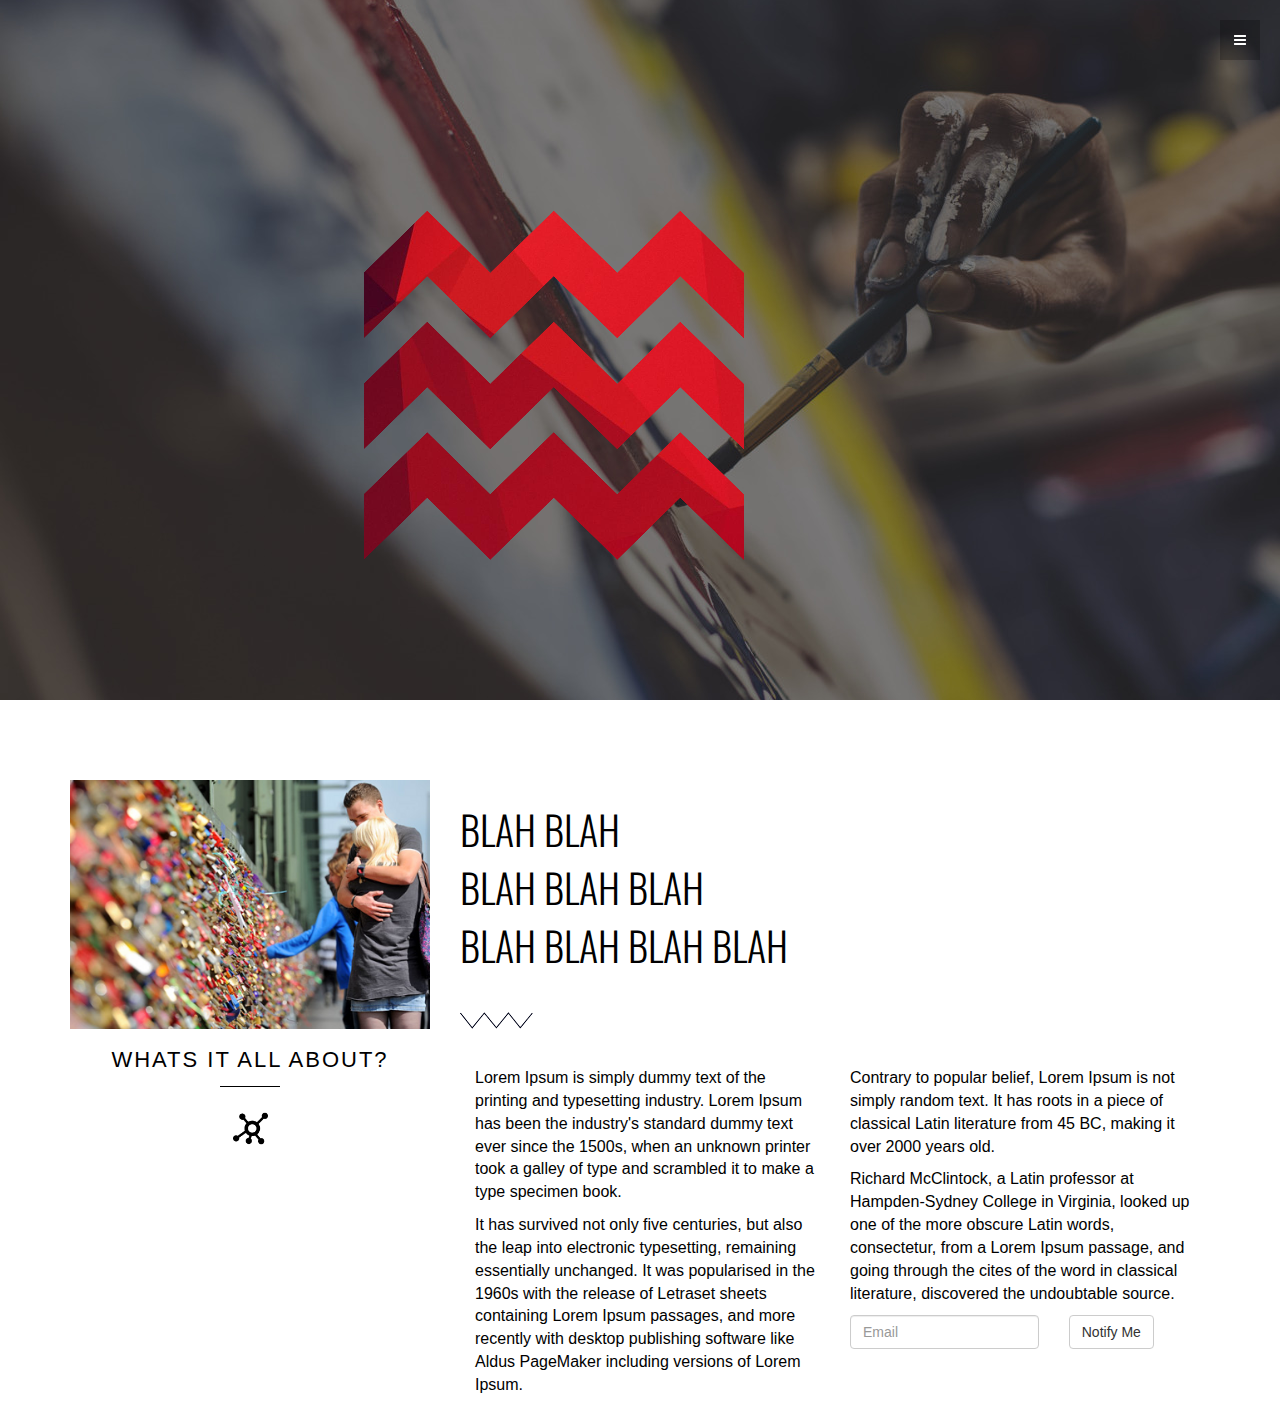
==== index.html @ 0532b03a "Upload" ====
<!DOCTYPE html>
<html lang="en">
  <head>
    <meta charset="utf-8">
    <meta http-equiv="X-UA-Compatible" content="IE=edge">
    <meta name="viewport" content="width=device-width, initial-scale=1">
    <meta name="description" content="">
    <meta name="author" content="">
    <link rel="shortcut icon" href="assets/ico/favicon.ico">

    <title>weave.</title>

    <!-- Bootstrap core CSS -->
    <link href="assets/css/bootstrap.css" rel="stylesheet">

    <!-- Custom styles for this template -->
    <link href="assets/css/style.css" rel="stylesheet">
    <link href="assets/css/font-awesome.min.css" rel="stylesheet">
    <link href="assets/js/fancybox/jquery.fancybox.css" rel="stylesheet" />

    <!-- Just for debugging purposes. Don't actually copy this line! -->
    <!--[if lt IE 9]><script src="../../assets/js/ie8-responsive-file-warning.js"></script><![endif]-->

    <!-- HTML5 shim and Respond.js IE8 support of HTML5 elements and media queries -->
    <!--[if lt IE 9]>
      <script src="https://oss.maxcdn.com/libs/html5shiv/3.7.0/html5shiv.js"></script>
      <script src="https://oss.maxcdn.com/libs/respond.js/1.4.2/respond.min.js"></script>
    <![endif]-->
  </head>

  <body data-spy="scroll" data-offset="0" data-target="#theMenu">
		
	<!-- Menu -->
	<nav class="menu" id="theMenu">
		<div class="menu-wrap">
			<h1 class="logo"><a href="assets/img/logo-text-landing.png"><img class="img-responsive" src="assets/img/logo-text-landing.png" alt=""></a></h1>
			<i class="fa fa-times menu-close"></i>			
			<a href="#about" class="smoothScroll">Why?</a>

			<a href="#"><i class="fa fa-facebook"></i></a>
			<a href="#"><i class="fa fa-twitter"></i></a>
			<a href="#"><i class="fa fa-envelope"></i></a>
		</div>
		
		<!-- Menu button -->
		<div id="menuToggle"><i class="fa fa-bars"></i></div>
	</nav>

	<section id="home" name="home"></section>
	<div id="headerwrap">
		<div class="container">
			<div class="row">
				<div class="col-md-6 col-md-offset-3">
					<h1><img class="img-responsive" src="assets/img/logo-landing.png"></h1>
				</div>
			</div><! --/row -->
		</div><! --/container -->
	</div><! --/headerwrap -->
	
	<section id="about" name="about"></section>
	<div id="aboutwrap">
		<div class="container">
			<div class="row">
				<div class="col-lg-4 name">
					<img class="img-responsive" src="assets/img/pic.png">
					<p>WHATS IT ALL ABOUT?</p>
					<div class="name-label"></div>
				</div><! --/col-lg-4-->
				<div class="col-lg-8 name-desc">
					<h2>BLAH BLAH<br/>BLAH BLAH BLAH<br/>BLAH BLAH BLAH BLAH</h2>
					<div class="name-zig"></div>
					
					<div class="col-md-6">
						<p>Lorem Ipsum is simply dummy text of the printing and typesetting industry. Lorem Ipsum has been the industry's standard dummy text ever since the 1500s, when an unknown printer took a galley of type and scrambled it to make a type specimen book.</p>
						<p>It has survived not only five centuries, but also the leap into electronic typesetting, remaining essentially unchanged. It was popularised in the 1960s with the release of Letraset sheets containing Lorem Ipsum passages, and more recently with desktop publishing software like Aldus PageMaker including versions of Lorem Ipsum.</p>
					</div>
					<div class="col-md-6">
						<p>Contrary to popular belief, Lorem Ipsum is not simply random text. It has roots in a piece of classical Latin literature from 45 BC, making it over 2000 years old.</p>
						<p> Richard McClintock, a Latin professor at Hampden-Sydney College in Virginia, looked up one of the more obscure Latin words, consectetur, from a Lorem Ipsum passage, and going through the cites of the word in classical literature, discovered the undoubtable source. </p>
					</div>
					
					<div class="col-md-6">
					<form class="form-horizontal" role="form" action="http://weave.us11.list-manage.com/subscribe/post?u=a728b31e70e478151dac586df&amp;id=adea7a56c1" id="mc-embedded-subscribe-form" method="post" name="mc-embedded-subscribe-form" class="validate" target="_blank">
						<div class="form-group">
							<div class="col-md-7 col-sm-6 col-sm-offset-1 col-md-offset-0">
								<input class="form-control input-md" name="EMAIL" type="email" id="mce-EMAIL" placeholder="Email" data-validate="validate(required, email)" required="required">
							</div>
							<div class="col-md-5 col-sm-4">
								<button type="submit" class="btn btn-default btn-md">Notify Me</button>
							</div>
						</div>
					</form>
					<span id="result" class="alertMsg"></span> </div>
				</div>
					</div>
					
				</div><! --/col-lg-8-->
		
			</div><!-- /row -->
		</div><!-- /container -->

	</div>
	
    <!-- Bootstrap core JavaScript
    ================================================== -->
    <!-- Placed at the end of the document so the pages load faster -->
    <script src="https://ajax.googleapis.com/ajax/libs/jquery/1.11.0/jquery.min.js"></script>
	<script src="assets/js/classie.js"></script>
    <script src="assets/js/bootstrap.min.js"></script>
    <script src="assets/js/smoothscroll.js"></script>
	<script src="assets/js/jquery.stellar.min.js"></script>
	<script src="assets/js/fancybox/jquery.fancybox.js"></script>    
	<script src="assets/js/main.js"></script>
		<script>
		$(function(){
			$.stellar({
				horizontalScrolling: false,
				verticalOffset: 40
			});
		});
		</script>
		
		<script type="text/javascript">
      $(function() {
        //    fancybox
          jQuery(".fancybox").fancybox();
      });
	   </script>
  <script>
  (function(i,s,o,g,r,a,m){i['GoogleAnalyticsObject']=r;i[r]=i[r]||function(){
  (i[r].q=i[r].q||[]).push(arguments)},i[r].l=1*new Date();a=s.createElement(o),
  m=s.getElementsByTagName(o)[0];a.async=1;a.src=g;m.parentNode.insertBefore(a,m)
  })(window,document,'script','//www.google-analytics.com/analytics.js','ga');

  ga('create', 'UA-65614881-1', 'auto');
  ga('send', 'pageview');

</script>
  </body>
</html>
---- assets/css/style.css ----
/*
 * Author: Carlos Alvarez
 * URL: http://Alvarez.is
 *
 * Project Name: NYC Design
 * Version: 1.0
 * Date: 04-20-2014
 * URL: 
 */


/* ==========================================================================
   Base Styles, Bootstrap Modifications & Fonts Import
   ========================================================================== */

@import url(http://fonts.googleapis.com/css?family=Oswald:400,300,700);
@import url(http://fonts.googleapis.com/css?family=Lato:400,700);

html,
button,
input,
select,
textarea {
    color: #222;
}

/*
 * Remove text-shadow in selection highlight: h5bp.com/i
 * These selection rule sets have to be separate.
 * Customize the background color to match your design.
 */

::-moz-selection {
    background: #d4d4d4;
    color: #5e5e5e;
    text-shadow: none;
}

::selection {
    background: #ffffff;
    color: #5e5e5e;
    text-shadow: none;
}

/*
 * A better looking default horizontal rule
 */

 hr {
    display: block;
    height: 1px;
    border: 0;
    border-top: 1px solid #ccc;
    margin: 1em 0;
    padding: 0;
}

.centered {
	text-align: center
}


/* ==========================================================================
   General styles
   ========================================================================== */

html,
body {
    height: 100%;
}

body {
    font-family: "Lato" sans-serif;
    font-weight: 400;
    font-size: 16px;
    color: #000;

    -webkit-font-smoothing: antialiased;
    -webkit-overflow-scrolling: touch;
}

h1, h2, h3, h4, h5, h6, h7 {
	font-family: "Oswald", sans-serif;
	font-weight: 300;
}

/* ==========================================================================
   MENU CONFIGURATION
   ========================================================================== */

.menu {
	position: fixed;
	right: -200px;
	width: 260px;
	height: 100%;
	top: 0;
	z-index: 10;
	text-align: left;
}

.menu.menu-open {
	right: 0px;
}

.menu-wrap {
	position: absolute;
	top: 0;
	left: 60px;
	background: #1a1a1a;
	width: 200px;
	height: 100%;
}

.menu h1.logo a {
	font-family: "Oswald", sans-serif;
	font-size: 16px;
	font-weight: 700;
	letter-spacing: 0.15em;
	line-height: 40px;
	text-transform: uppercase;
	color: #ffffff;
	margin-top: 20px;
}

.menu h1.logo a:hover {
	color: #f85c37;
}

.menu img.logo {
	margin: 20px 0;
	max-width: 160px;
}

.menu a {
	margin-left: 20px;
	color: #808080;
	display: block;
	font-size: 12px;
	font-weight: 700;
	line-height: 40px;
	letter-spacing: 0.1em;
	text-transform: uppercase;
}

.menu a:hover {
	color: #ffffff;
}

.menu a:active {
	color: #ffffff;
}

.menu a > i {
	float: left;
	display: inline-block;
	vertical-align: middle; 
	text-align: left;
	width: 25px;
	font-size: 14px;
	line-height: 40px;
	margin: 25px 2px;
}

.menu-close {
	cursor: pointer;
	display: block;
	position: absolute;
	font-size: 14px;
	color: #808080;
	width: 40px;
	height: 40px;
	line-height: 40px;
	top: 20px;
	right: 5px;
	-webkit-transition: all .1s ease-in-out;
	   -moz-transition: all .1s ease-in-out;
		-ms-transition: all .1s ease-in-out;
		 -o-transition: all .1s ease-in-out;
			transition: all .1s ease-in-out;
}

.menu-close:hover {
	color: #ffffff;
	-webkit-transition: all .1s ease-in-out;
	   -moz-transition: all .1s ease-in-out;
		-ms-transition: all .1s ease-in-out;
		 -o-transition: all .1s ease-in-out;
			transition: all .1s ease-in-out;
}

/* Push the body after clicking the menu button */
.body-push {
	overflow-x: hidden;
	position: relative;
	left: 0;
}

.body-push-toright {
	left: 200px;
}

.body-push-toleft {
	left: -200px;
}

.menu,
.body-push {
	-webkit-transition: all .3s ease;
	   -moz-transition: all .3s ease;
		-ms-transition: all .3s ease;
		 -o-transition: all .3s ease;
			transition: all .3s ease;
}

#menuToggle {
	position: absolute;
	top: 20px;
	left: 0;
	z-index: 11;
	display: block;
	text-align: center;
	font-size: 14px;
	color: #ffffff;
	width: 40px;
	height: 40px;
	line-height: 40px;
	cursor: pointer;
	background: rgba(0,0,0,0.25);
	-webkit-transition: all .1s ease-in-out;
	   -moz-transition: all .1s ease-in-out;
		-ms-transition: all .1s ease-in-out;
		 -o-transition: all .1s ease-in-out;
			transition: all .1s ease-in-out;
}

#menuToggle:hover {
	color: #ffffff;
	background: rgba(0,0,0,0.2);
	-webkit-transition: all .1s ease-in-out;
	   -moz-transition: all .1s ease-in-out;
		-ms-transition: all .1s ease-in-out;
		 -o-transition: all .1s ease-in-out;
			transition: all .1s ease-in-out;
}


/* ==========================================================================
   Wrap Sections
   ========================================================================== */

#headerwrap {
	background: url(../img/back.jpg) no-repeat center top;
	margin-top: 0px;
	padding-top:120px;
	text-align:center;
	background-attachment: relative;
	background-position: center center;
	min-height: 700px;
	width: 100%;
	
    -webkit-background-size: 100%;
    -moz-background-size: 100%;
    -o-background-size: 100%;
    background-size: 100%;

    -webkit-background-size: cover;
    -moz-background-size: cover;
    -o-background-size: cover;
    background-size: cover;
}

#headerwrap h1 {
	color:#ffffff;
	margin-top: 90px;
	padding-bottom: 30px;
	letter-spacing: 8px;
	font-size: 100px;
	font-weight: bold;
	text-shadow: 2px 2px 2px #000;
}

/* About Wrap & Conf */
#aboutwrap {
	margin-top: 80px;
	margin-bottom: 80px;
}

.name {
	text-align: center;
}
.name p {
	font-size: 22px;
	font-weight: lighter;
	margin-top: 15px;
	letter-spacing: 2px;
}

.name-label {
	width: 60px;
	height: 60px;
	margin: 0 auto 45px;
	border-top: 1px solid #000;
	background: url(../img/name-label.png) center bottom no-repeat;
	background-size: 35px 35px;
}

.name-zig {
	width: 73px;
	height: 17px;
	margin: 38px 0 38px;
	background: url(../img/name-zig.png) 0 0 no-repeat;
	background-size: 73px 17px;
}

.name-desc h2 {
	font-family: 'Oswald', sans-serif;
	font-size: 40px;
	line-height: 1.45;
	font-weight: 300;
}

/* Separator About - Parallax Section */
.sep {
	background-attachment: fixed;
	background-position: 50% 0;
	background-repeat: no-repeat;
	height: 450px;
	position: relative;
}
.about {
	background-image: url(../img/about-sep.jpg);
}

/* Portfolio Wrap Section */
#portfoliowrap {
	display: block;
	margin-top: 80px;
	margin-bottom: 80px;
}

#portfoliowrap h1 {
	font-weight: 300;
	text-align: center;
	margin-bottom: 50px;
}
.mt {
	margin-top: 50px;
}

.mb {
	margin-bottom: 60px;
}

#portfoliowrap i {
	font-size: 50px;
}

.proc {
	padding-top: 15px;
	padding-bottom: 15px;
	border-bottom: solid 2px transparent;
}

#portfoliowrap .proc:hover {
	background-color: #eee;
	border-bottom: solid 2px #2f2f2f
}

.portfolio {
	background-image: url(../img/portfolio-sep.jpg);
}

/* Service Wrap */
#servicewrap {
	display: block;
	margin-top: 80px;
	margin-bottom: 80px;
}

#servicewrap h1 {
	font-weight: 300;
	text-align: center;
	margin-bottom: 20px;
}

.service {
	text-align: left;
}

.service small {
	font-size: 12px;
	font-weight: bold
}

.service i {
	float: left;
	margin-right: 15px;
	font-size: 30px;
	vertical-align: middle;
}

.service .text {
	color: #767676
}

/* Testimonials Wrap */
#testimonials {
	display: block;
	margin-top: 80px;
	margin-bottom: 80px;
	background-color: #f3f3f3;
}

/* Contact Wrap */
#contactwrap {
	background-color: #2f2f2f;
	margin-top: 0px;
	padding-top: 25px;
	padding-bottom: 25px;
}

#contactwrap p {
	color: #f2f2f2;
}

#contactwrap small {
	font-size: 13px;
}

.contact {
	background-image: url(../img/contact-sep.jpg);
}

#contactwrap label {
	color: #f2f2f2;
	margin-top: 10px;
}


/* Gallery Configuration */
.photo-wrapper {
  display: block;
  position: relative;
  overflow: hidden;
  background-color: #2f2f2f;
  -webkit-transition: background-color 0.4s;
  -moz-transition: background-color 0.4s;
  -o-transition: background-color 0.4s;
  transition: background-color 0.4s;
}
.project .overlay {
  position: absolute;
  text-align: center;
  color: #fff;
  opacity: 0;
  filter: alpha(opacity=0);
  -webkit-transition: opacity 0.4s;
  -moz-transition: opacity 0.4s;
  -o-transition: opacity 0.4s;
  transition: opacity 0.4s;
  
}

.project:hover .photo-wrapper {
  background-color: #2f2f2f;
	background-image:url(../img/zoom.png);
	background-repeat:no-repeat;
	background-position:center;
	top: 0;
	bottom: 0;
	left: 0;
	right: 0;
	position: relative;
}
.project:hover .photo {
  opacity: 10;
  filter: alpha(opacity=4000);
  opacity: 0.1;
  filter: alpha(opacity=40);
}
.project:hover .overlay {
  opacity: 100;
  filter: alpha(opacity=10000);
  opacity: 1;
  filter: alpha(opacity=100);
}

.desc {
	margin-top: 25px;
}
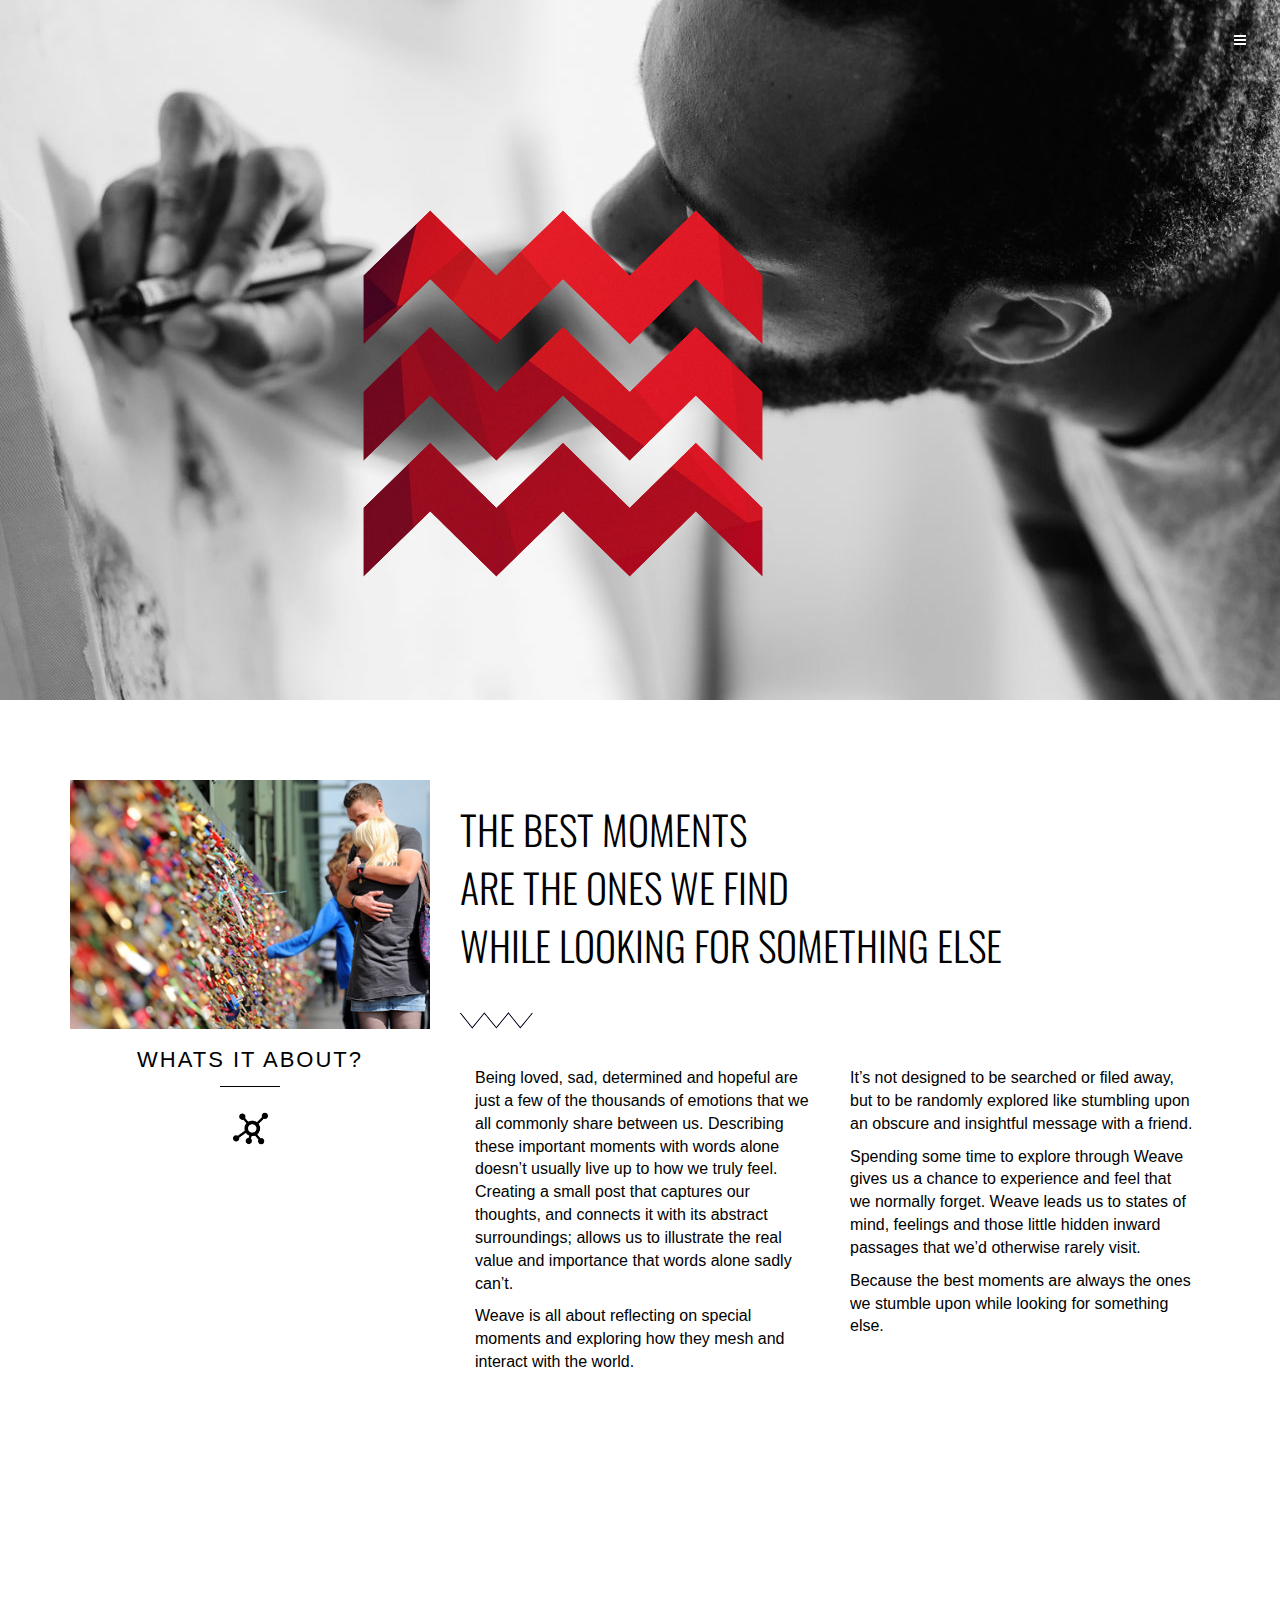
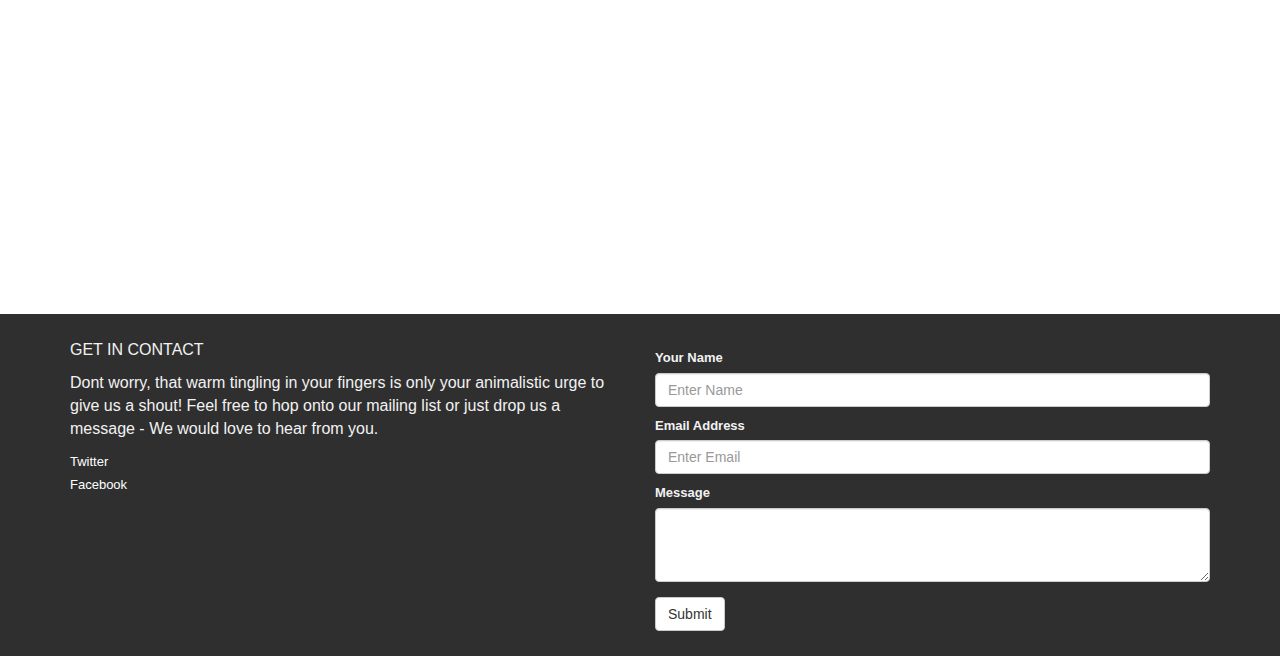
==== commit fe409bda: "Update v2" ====
--- a/index.html
+++ b/index.html
@@ -8,7 +8,7 @@
     <meta name="author" content="">
     <link rel="shortcut icon" href="assets/ico/favicon.ico">
 
-    <title>weave.</title>
+    <title>WEAVE.</title>
 
     <!-- Bootstrap core CSS -->
     <link href="assets/css/bootstrap.css" rel="stylesheet">
@@ -33,10 +33,11 @@
 	<!-- Menu -->
 	<nav class="menu" id="theMenu">
 		<div class="menu-wrap">
-			<h1 class="logo"><a href="assets/img/logo-text-landing.png"><img class="img-responsive" src="assets/img/logo-text-landing.png" alt=""></a></h1>
-			<i class="fa fa-times menu-close"></i>			
-			<a href="#about" class="smoothScroll">Why?</a>
-
+			<h1 class="logo"><a><img class="img-responsive" src="assets/img/logo-text.png" alt="WEAVE."></a></h1>
+			<i class="fa fa-times menu-close"></i>
+			<a href="#home" class="smoothScroll">Home</a>
+			<a href="#about" class="smoothScroll">About</a>
+			<a href="#contact" class="smoothScroll">Contact</a>
 			<a href="#"><i class="fa fa-facebook"></i></a>
 			<a href="#"><i class="fa fa-twitter"></i></a>
 			<a href="#"><i class="fa fa-envelope"></i></a>
@@ -51,7 +52,7 @@
 		<div class="container">
 			<div class="row">
 				<div class="col-md-6 col-md-offset-3">
-					<h1><img class="img-responsive" src="assets/img/logo-landing.png"></h1>
+					<h1><a><img class="img-responsive" src="assets/img/logo.png" alt="WEAVE."></a></h1>
 				</div>
 			</div><! --/row -->
 		</div><! --/container -->
@@ -63,42 +64,63 @@
 			<div class="row">
 				<div class="col-lg-4 name">
 					<img class="img-responsive" src="assets/img/pic.png">
-					<p>WHATS IT ALL ABOUT?</p>
+					<p>WHATS IT ABOUT?</p>
 					<div class="name-label"></div>
 				</div><! --/col-lg-4-->
 				<div class="col-lg-8 name-desc">
-					<h2>BLAH BLAH<br/>BLAH BLAH BLAH<br/>BLAH BLAH BLAH BLAH</h2>
+					<h2>THE BEST MOMENTS<br/>ARE THE ONES WE FIND<br/>WHILE LOOKING FOR SOMETHING ELSE</h2>
 					<div class="name-zig"></div>
 					
 					<div class="col-md-6">
-						<p>Lorem Ipsum is simply dummy text of the printing and typesetting industry. Lorem Ipsum has been the industry's standard dummy text ever since the 1500s, when an unknown printer took a galley of type and scrambled it to make a type specimen book.</p>
-						<p>It has survived not only five centuries, but also the leap into electronic typesetting, remaining essentially unchanged. It was popularised in the 1960s with the release of Letraset sheets containing Lorem Ipsum passages, and more recently with desktop publishing software like Aldus PageMaker including versions of Lorem Ipsum.</p>
+						<p>Being loved, sad, determined and hopeful are just a few of the thousands of emotions that we all commonly share between us. Describing these important moments with words alone doesn’t usually live up to how we truly feel. Creating a small post that captures our thoughts, and connects it with its abstract surroundings; allows us to illustrate the real value and importance that words alone sadly can’t.</p>
+						<p>Weave is all about reflecting on special moments and exploring how they mesh and interact with the world.</p>
 					</div>
 					<div class="col-md-6">
-						<p>Contrary to popular belief, Lorem Ipsum is not simply random text. It has roots in a piece of classical Latin literature from 45 BC, making it over 2000 years old.</p>
-						<p> Richard McClintock, a Latin professor at Hampden-Sydney College in Virginia, looked up one of the more obscure Latin words, consectetur, from a Lorem Ipsum passage, and going through the cites of the word in classical literature, discovered the undoubtable source. </p>
-					</div>
-					
-					<div class="col-md-6">
-					<form class="form-horizontal" role="form" action="http://weave.us11.list-manage.com/subscribe/post?u=a728b31e70e478151dac586df&amp;id=adea7a56c1" id="mc-embedded-subscribe-form" method="post" name="mc-embedded-subscribe-form" class="validate" target="_blank">
-						<div class="form-group">
-							<div class="col-md-7 col-sm-6 col-sm-offset-1 col-md-offset-0">
-								<input class="form-control input-md" name="EMAIL" type="email" id="mce-EMAIL" placeholder="Email" data-validate="validate(required, email)" required="required">
-							</div>
-							<div class="col-md-5 col-sm-4">
-								<button type="submit" class="btn btn-default btn-md">Notify Me</button>
-							</div>
-						</div>
-					</form>
-					<span id="result" class="alertMsg"></span> </div>
-				</div>
+						<p>It’s not designed to be searched or filed away, but to be randomly explored like stumbling upon an obscure and insightful message with a friend.</p>
+						<p>Spending some time to explore through Weave gives us a chance to experience and feel that we normally forget. Weave leads us to states of mind, feelings and those little hidden inward passages that we’d otherwise rarely visit.</p>
+						<p>Because the best moments are always the ones we stumble upon while looking for something else.</p>
 					</div>
 					
 				</div><! --/col-lg-8-->
 		
 			</div><!-- /row -->
 		</div><!-- /container -->
-
+	</div><!-- /aboutwrap -->
+	
+	<! -- ABOUT SEPARATOR -->
+	
+	<section id="contact" name="contact"></section>
+	<! -- CONTACT SEPARATOR -->
+	<div class="sep contact" data-stellar-background-ratio="0.5"></div>
+	
+	<div id="contactwrap">
+		<div class="container">
+			<div class="row">
+				<div class="col-lg-6">
+					<p>GET IN CONTACT</p>
+					<p>Dont worry, that warm tingling in your fingers is only your animalistic urge to give us a shout! Feel free to hop onto our mailing list or just drop us a message - We would love to hear from you.</p>
+					<p>
+						<small><a href="http://www.google.com/">Twitter</a><br/>
+						<a href="http://www.google.com/">Facebook</a>
+					</p>
+				</div>
+				
+				<div class="col-lg-6">
+					<form role="form" action="http://weave.us11.list-manage.com/subscribe/post?u=a728b31e70e478151dac586df&amp;id=adea7a56c1" id="mc-embedded-subscribe-form" method="post" name="mc-embedded-subscribe-form" class="validate" target="_blank">
+					  <div class="form-group">
+					    <label for="mce-NAME">Your Name</label>
+						<input class="form-control" name="NAME" type="text" id="mce-NAME" placeholder="Enter Name" data-validate="validate(required, email)" required="required">
+					    <label for="mce-EMAIL">Email Address</label>
+						<input class="form-control" name="EMAIL" type="email" id="mce-EMAIL" placeholder="Enter Email" data-validate="validate(required, email)" required="required">
+					    <label for="mce-MMERGE3">Message</label>
+					    <textarea class="form-control" rows="3" name="MMERGE3" type="text" id="mce-MMERGE3"></textarea>
+					  </div>
+					  <button type="submit" class="btn btn-default">Submit</button>
+					</form>
+				</div>
+			
+			</div><! --/row -->
+		</div><!-- /container -->
 	</div>
 	
     <!-- Bootstrap core JavaScript
--- a/assets/css/style.css
+++ b/assets/css/style.css
@@ -79,7 +79,7 @@
     -webkit-overflow-scrolling: touch;
 }
 
-h1, h2, h3, h4, h5, h6, h7 {
+h1, h2, h3, h4, h5, h6 {
 	font-family: "Oswald", sans-serif;
 	font-weight: 300;
 }
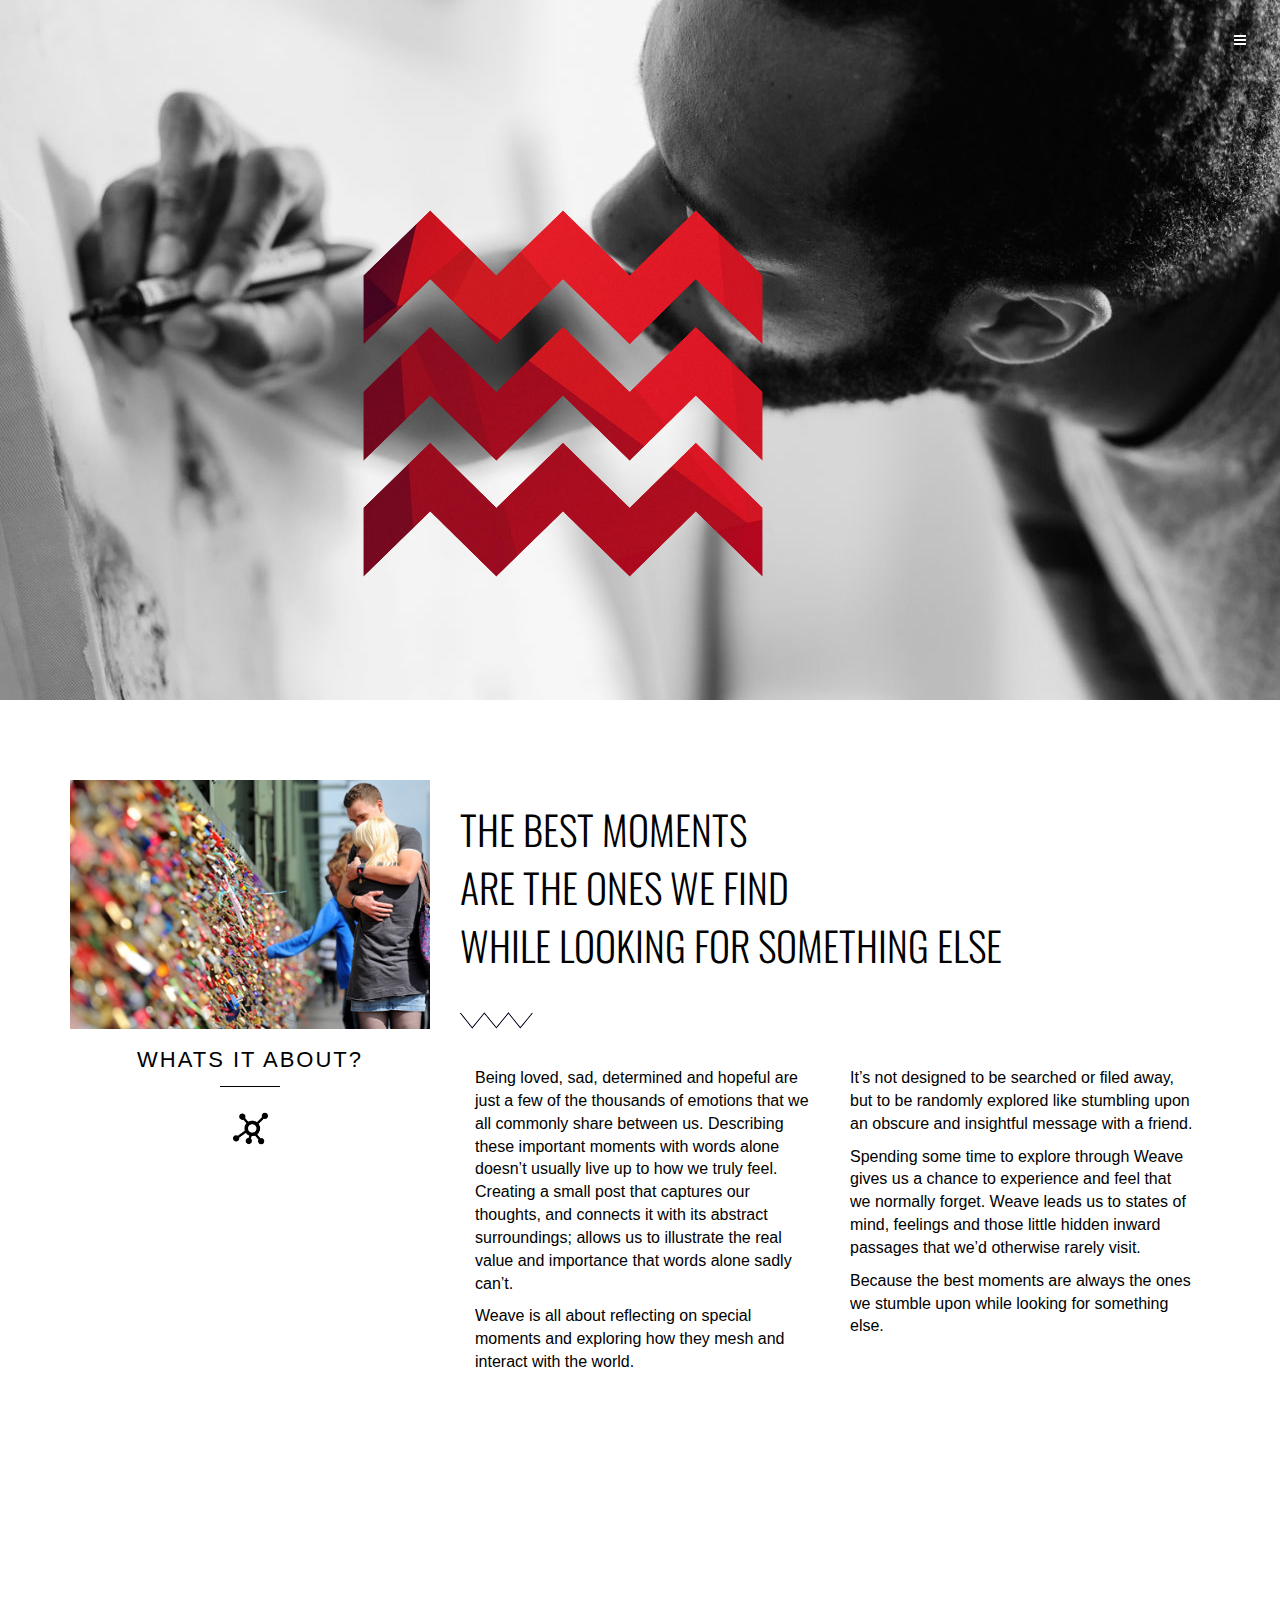
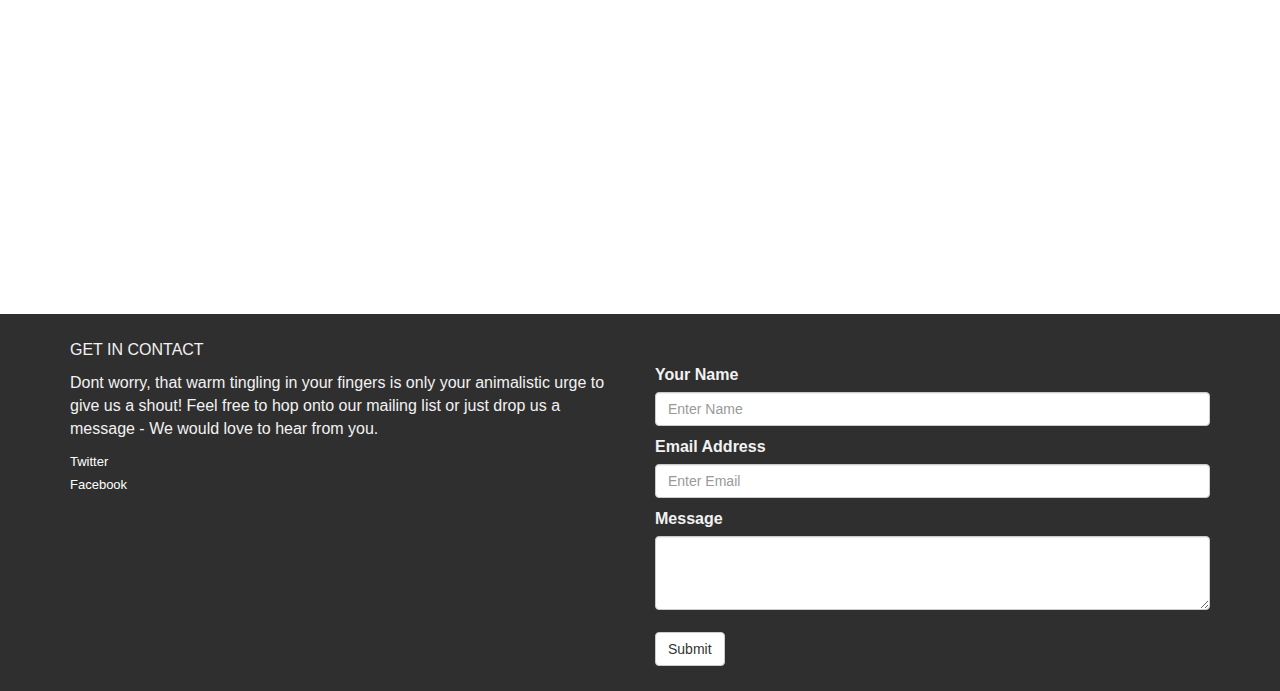
==== commit 14d06993: "Update index.html" ====
--- a/index.html
+++ b/index.html
@@ -29,7 +29,7 @@
   </head>
 
   <body data-spy="scroll" data-offset="0" data-target="#theMenu">
-		
+
 	<!-- Menu -->
 	<nav class="menu" id="theMenu">
 		<div class="menu-wrap">
@@ -38,39 +38,39 @@
 			<a href="#home" class="smoothScroll">Home</a>
 			<a href="#about" class="smoothScroll">About</a>
 			<a href="#contact" class="smoothScroll">Contact</a>
-			<a href="#"><i class="fa fa-facebook"></i></a>
-			<a href="#"><i class="fa fa-twitter"></i></a>
-			<a href="#"><i class="fa fa-envelope"></i></a>
+			<a href="https://www.facebook.com/pages/WEAVE/862096733860600"><i class="fa fa-facebook"></i></a>
+			<a href="https://twitter.com/weave_ws"><i class="fa fa-twitter"></i></a>
+			<a href="mailto:contact@weave.ws?Subject=Hi%20There"><i class="fa fa-envelope"></i></a>
 		</div>
-		
+
 		<!-- Menu button -->
 		<div id="menuToggle"><i class="fa fa-bars"></i></div>
 	</nav>
 
-	<section id="home" name="home"></section>
+	<section id="home" ></section>
 	<div id="headerwrap">
 		<div class="container">
 			<div class="row">
 				<div class="col-md-6 col-md-offset-3">
 					<h1><a><img class="img-responsive" src="assets/img/logo.png" alt="WEAVE."></a></h1>
 				</div>
-			</div><! --/row -->
-		</div><! --/container -->
-	</div><! --/headerwrap -->
-	
-	<section id="about" name="about"></section>
+			</div><!--/row-->
+		</div><!--/container-->
+	</div><!--/headerwrap-->
+
+	<section id="about"></section>
 	<div id="aboutwrap">
 		<div class="container">
 			<div class="row">
 				<div class="col-lg-4 name">
-					<img class="img-responsive" src="assets/img/pic.png">
+					<img class="img-responsive" src="assets/img/pic.png" alt="WEAVE.">
 					<p>WHATS IT ABOUT?</p>
 					<div class="name-label"></div>
-				</div><! --/col-lg-4-->
+				</div><!--/col-lg-4-->
 				<div class="col-lg-8 name-desc">
 					<h2>THE BEST MOMENTS<br/>ARE THE ONES WE FIND<br/>WHILE LOOKING FOR SOMETHING ELSE</h2>
 					<div class="name-zig"></div>
-					
+
 					<div class="col-md-6">
 						<p>Being loved, sad, determined and hopeful are just a few of the thousands of emotions that we all commonly share between us. Describing these important moments with words alone doesn’t usually live up to how we truly feel. Creating a small post that captures our thoughts, and connects it with its abstract surroundings; allows us to illustrate the real value and importance that words alone sadly can’t.</p>
 						<p>Weave is all about reflecting on special moments and exploring how they mesh and interact with the world.</p>
@@ -80,49 +80,47 @@
 						<p>Spending some time to explore through Weave gives us a chance to experience and feel that we normally forget. Weave leads us to states of mind, feelings and those little hidden inward passages that we’d otherwise rarely visit.</p>
 						<p>Because the best moments are always the ones we stumble upon while looking for something else.</p>
 					</div>
-					
-				</div><! --/col-lg-8-->
-		
+
+				</div><!--/col-lg-8-->
+
 			</div><!-- /row -->
 		</div><!-- /container -->
 	</div><!-- /aboutwrap -->
-	
-	<! -- ABOUT SEPARATOR -->
-	
-	<section id="contact" name="contact"></section>
-	<! -- CONTACT SEPARATOR -->
+
+	<!--ABOUT SEPARATOR-->
+
+	<section id="contact"></section>
+	<!--CONTACT SEPARATOR-->
 	<div class="sep contact" data-stellar-background-ratio="0.5"></div>
-	
+
 	<div id="contactwrap">
 		<div class="container">
 			<div class="row">
 				<div class="col-lg-6">
 					<p>GET IN CONTACT</p>
 					<p>Dont worry, that warm tingling in your fingers is only your animalistic urge to give us a shout! Feel free to hop onto our mailing list or just drop us a message - We would love to hear from you.</p>
-					<p>
-						<small><a href="http://www.google.com/">Twitter</a><br/>
-						<a href="http://www.google.com/">Facebook</a>
-					</p>
+						<p><small><a href="http://www.google.com/">Twitter</a><br/>
+						<a href="http://www.google.com/">Facebook</a></small></p>
 				</div>
-				
+
 				<div class="col-lg-6">
-					<form role="form" action="http://weave.us11.list-manage.com/subscribe/post?u=a728b31e70e478151dac586df&amp;id=adea7a56c1" id="mc-embedded-subscribe-form" method="post" name="mc-embedded-subscribe-form" class="validate" target="_blank">
-					  <div class="form-group">
+					<form action="http://weave.us11.list-manage.com/subscribe/post?u=a728b31e70e478151dac586df&amp;id=adea7a56c1" id="mc-embedded-subscribe-form" method="post" name="mc-embedded-subscribe-form" class="validate" target="_blank">
+					  <div class="form-group"></div>
 					    <label for="mce-NAME">Your Name</label>
 						<input class="form-control" name="NAME" type="text" id="mce-NAME" placeholder="Enter Name" data-validate="validate(required, email)" required="required">
 					    <label for="mce-EMAIL">Email Address</label>
 						<input class="form-control" name="EMAIL" type="email" id="mce-EMAIL" placeholder="Enter Email" data-validate="validate(required, email)" required="required">
 					    <label for="mce-MMERGE3">Message</label>
-					    <textarea class="form-control" rows="3" name="MMERGE3" type="text" id="mce-MMERGE3"></textarea>
-					  </div>
+					    <textarea class="form-control" rows="3" name="MMERGE3" id="mce-MMERGE3"></textarea>
+					  <br>
 					  <button type="submit" class="btn btn-default">Submit</button>
 					</form>
 				</div>
-			
-			</div><! --/row -->
-		</div><!-- /container -->
+
+			</div><!--/row-->
+		</div><!--/container-->
 	</div>
-	
+
     <!-- Bootstrap core JavaScript
     ================================================== -->
     <!-- Placed at the end of the document so the pages load faster -->
@@ -131,7 +129,7 @@
     <script src="assets/js/bootstrap.min.js"></script>
     <script src="assets/js/smoothscroll.js"></script>
 	<script src="assets/js/jquery.stellar.min.js"></script>
-	<script src="assets/js/fancybox/jquery.fancybox.js"></script>    
+	<script src="assets/js/fancybox/jquery.fancybox.js"></script>
 	<script src="assets/js/main.js"></script>
 		<script>
 		$(function(){
@@ -141,7 +139,7 @@
 			});
 		});
 		</script>
-		
+
 		<script type="text/javascript">
       $(function() {
         //    fancybox
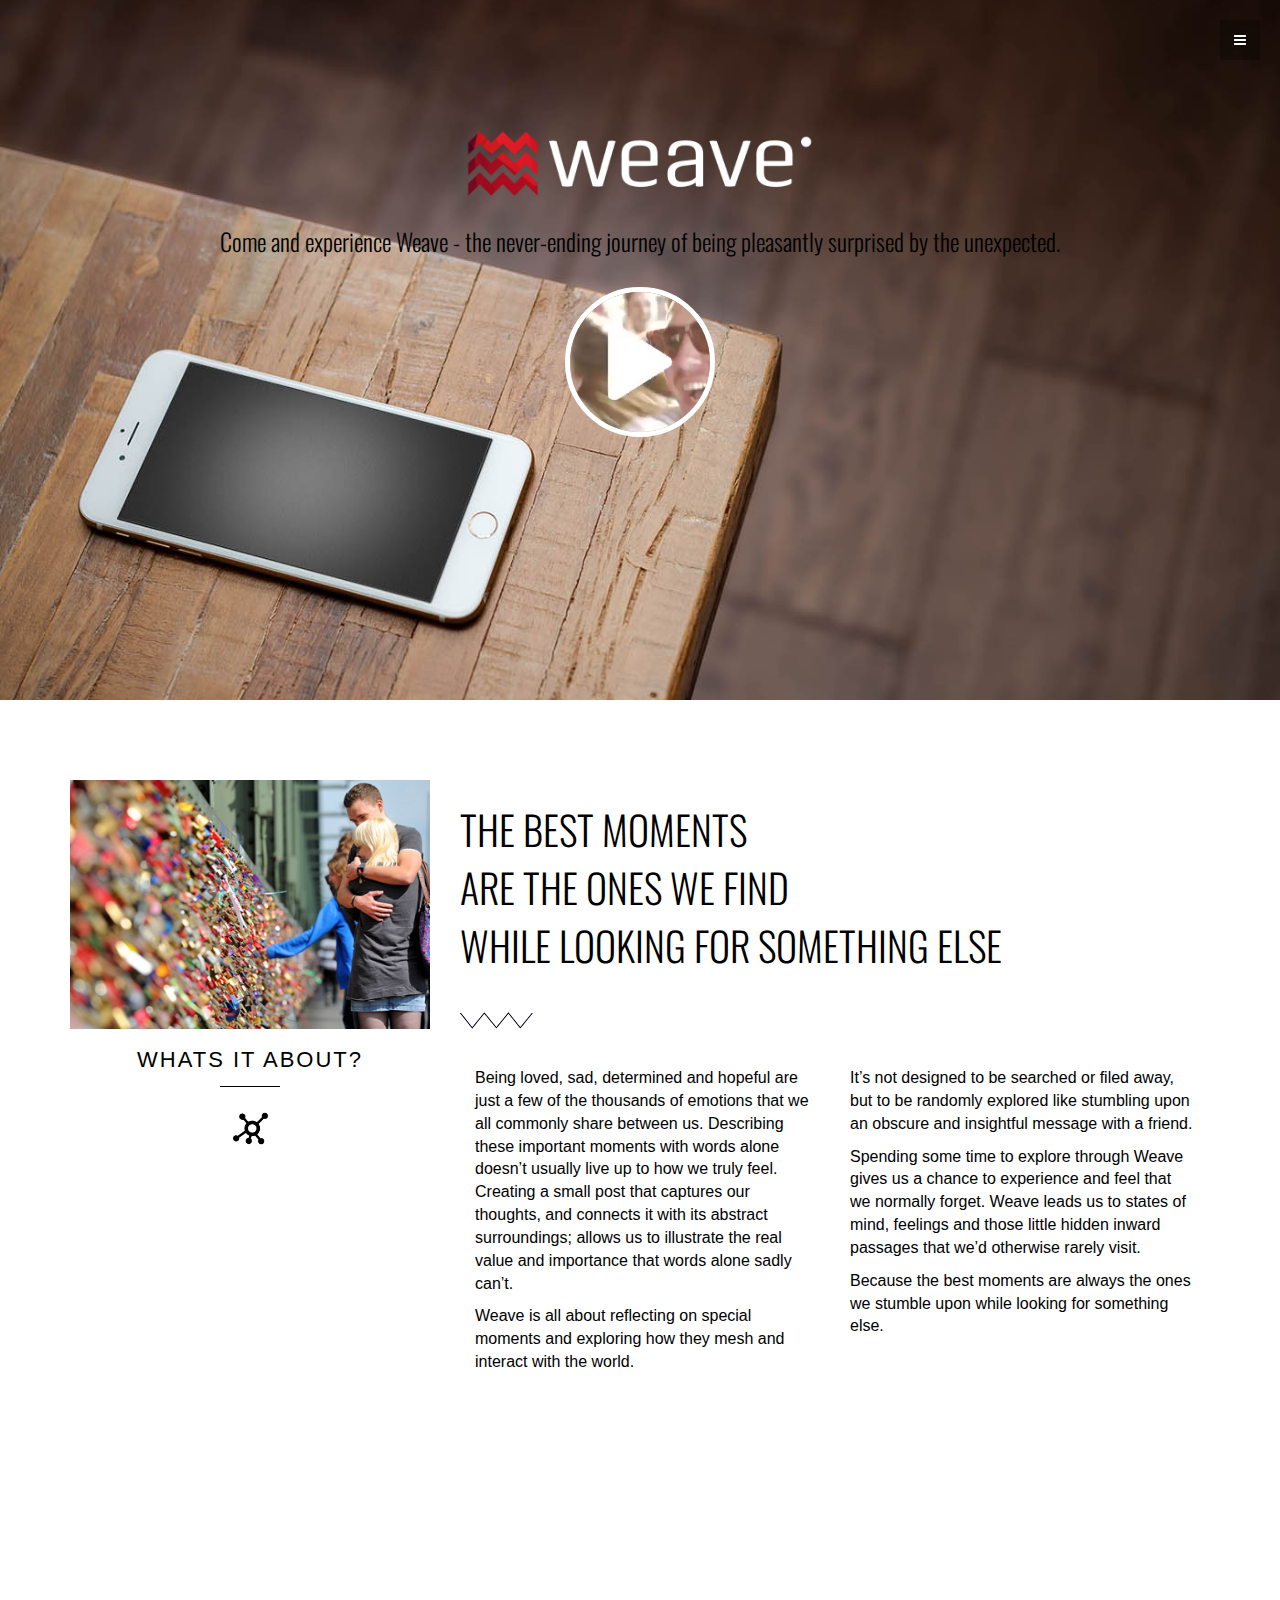
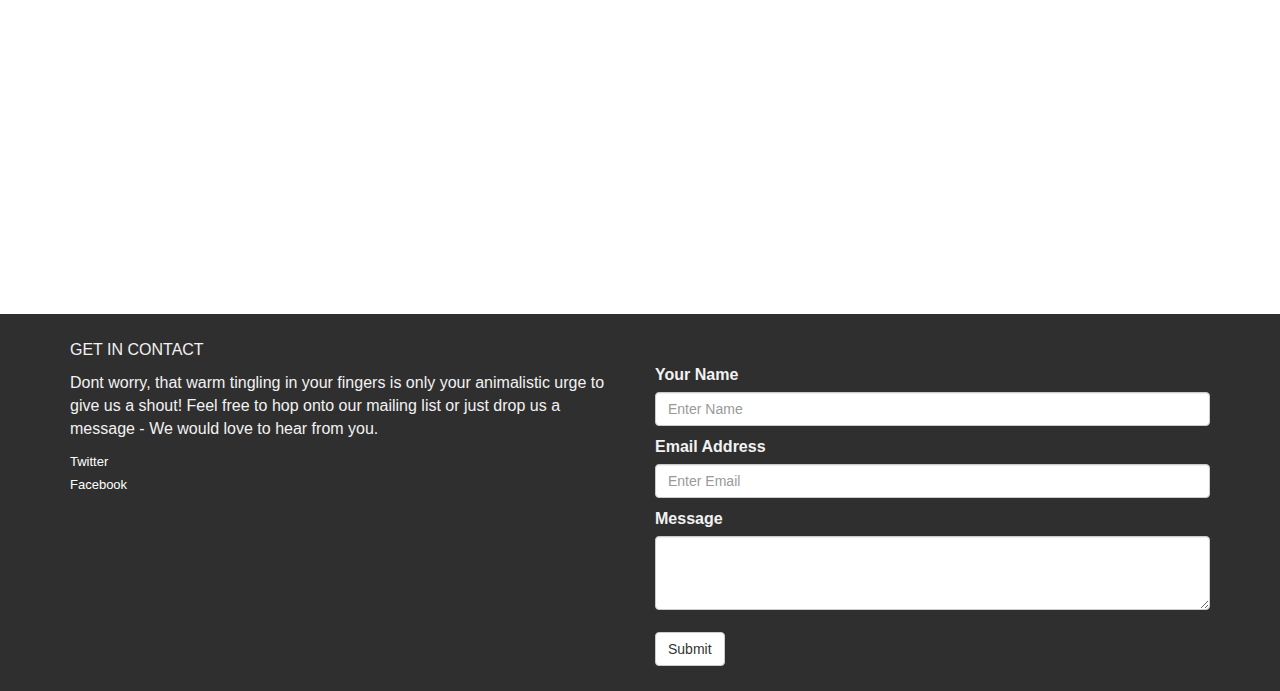
==== commit 79da404b: "play buton" ====
--- a/index.html
+++ b/index.html
@@ -51,9 +51,13 @@
 	<div id="headerwrap">
 		<div class="container">
 			<div class="row">
-				<div class="col-md-6 col-md-offset-3">
-					<h1><a><img class="img-responsive" src="assets/img/logo.png" alt="WEAVE."></a></h1>
-				</div>
+				<a><img width="350" src="assets/img/logo.png" alt="WEAVE."></a>
+				<h3>Come and experience Weave - the never-ending journey of being pleasantly surprised by the unexpected.</h3><br/>
+				<a href="assets/img/play.mp4">
+					<video width="416" autoplay loop >
+					<source src="assets/img/play.mp4" type='video/mp4; codecs="avc1.42E01E, mp4a.40.2"'>
+				</video>
+				</a>
 			</div><!--/row-->
 		</div><!--/container-->
 	</div><!--/headerwrap-->
--- a/assets/css/style.css
+++ b/assets/css/style.css
@@ -5,7 +5,7 @@
  * Project Name: NYC Design
  * Version: 1.0
  * Date: 04-20-2014
- * URL: 
+ * URL:
  */
 
 
@@ -79,7 +79,7 @@
     -webkit-overflow-scrolling: touch;
 }
 
-h1, h2, h3, h4, h5, h6 {
+h1, h2, h3, h4, h5, h6, h7 {
 	font-family: "Oswald", sans-serif;
 	font-weight: 300;
 }
@@ -153,7 +153,7 @@
 .menu a > i {
 	float: left;
 	display: inline-block;
-	vertical-align: middle; 
+	vertical-align: middle;
 	text-align: left;
 	width: 25px;
 	font-size: 14px;
@@ -186,6 +186,16 @@
 		-ms-transition: all .1s ease-in-out;
 		 -o-transition: all .1s ease-in-out;
 			transition: all .1s ease-in-out;
+}
+
+video {
+    width:150px;
+    height:150px;
+    overflow:hidden;
+    border-radius: 150px 150px 150px 150px;
+    border-style: solid;
+    border-color: white;
+    border-width: 5px;
 }
 
 /* Push the body after clicking the menu button */
@@ -257,7 +267,7 @@
 	background-position: center center;
 	min-height: 700px;
 	width: 100%;
-	
+
     -webkit-background-size: 100%;
     -moz-background-size: 100%;
     -o-background-size: 100%;
@@ -458,7 +468,7 @@
   -moz-transition: opacity 0.4s;
   -o-transition: opacity 0.4s;
   transition: opacity 0.4s;
-  
+
 }
 
 .project:hover .photo-wrapper {
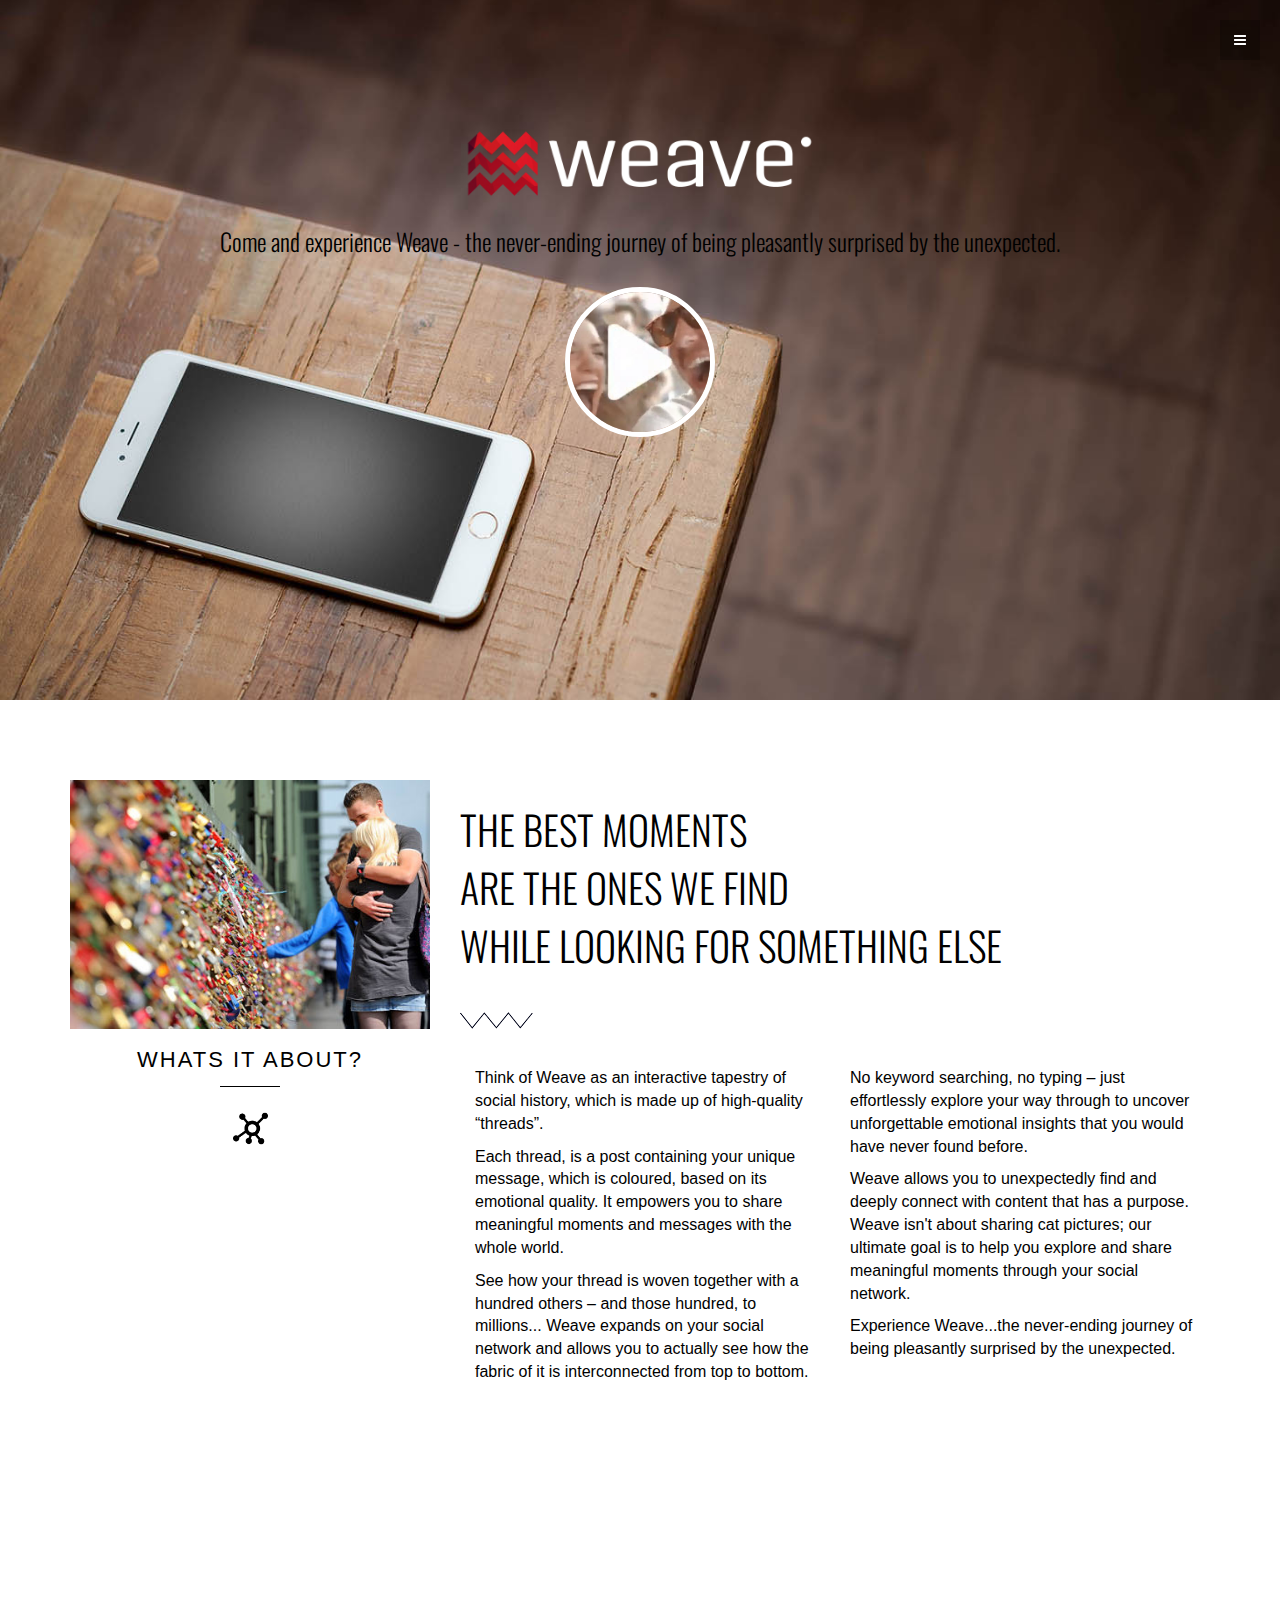
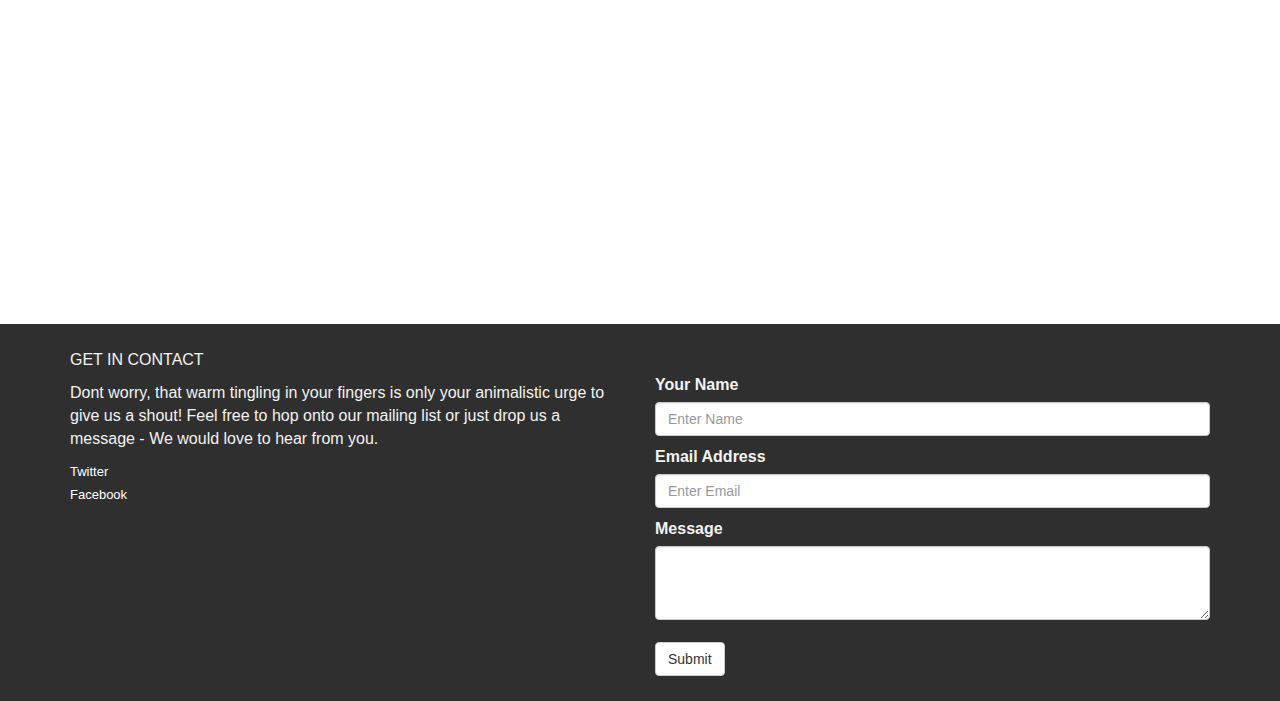
==== commit 63d88108: "07.10 Update" ====
--- a/index.html
+++ b/index.html
@@ -53,10 +53,9 @@
 			<div class="row">
 				<a><img width="350" src="assets/img/logo.png" alt="WEAVE."></a>
 				<h3>Come and experience Weave - the never-ending journey of being pleasantly surprised by the unexpected.</h3><br/>
-				<a href="assets/img/play.mp4">
-					<video width="416" autoplay loop >
-					<source src="assets/img/play.mp4" type='video/mp4; codecs="avc1.42E01E, mp4a.40.2"'>
-				</video>
+				<a href="assets/img/intro.mp4" class="youtube-media">
+				<video class="video-preview" autoplay poster="assets/img/play.jpg" loop>
+					<source src="assets/img/play.mp4" type='video/mp4; codecs="avc1.42E01E, mp4a.40.2"'></video>
 				</a>
 			</div><!--/row-->
 		</div><!--/container-->
@@ -67,7 +66,7 @@
 		<div class="container">
 			<div class="row">
 				<div class="col-lg-4 name">
-					<img class="img-responsive" src="assets/img/pic.png" alt="WEAVE.">
+					<img class="img-responsive" src="assets/img/pic.jpg" alt="WEAVE.">
 					<p>WHATS IT ABOUT?</p>
 					<div class="name-label"></div>
 				</div><!--/col-lg-4-->
@@ -76,13 +75,14 @@
 					<div class="name-zig"></div>
 
 					<div class="col-md-6">
-						<p>Being loved, sad, determined and hopeful are just a few of the thousands of emotions that we all commonly share between us. Describing these important moments with words alone doesn’t usually live up to how we truly feel. Creating a small post that captures our thoughts, and connects it with its abstract surroundings; allows us to illustrate the real value and importance that words alone sadly can’t.</p>
-						<p>Weave is all about reflecting on special moments and exploring how they mesh and interact with the world.</p>
+						<p>Think of Weave as an interactive tapestry of social history, which is made up of high-quality “threads”.</p>
+						<p>Each thread, is a post containing your unique message, which is coloured, based on its emotional quality. It empowers you to share meaningful moments and messages with the whole world.</p>
+						<p>See how your thread is woven together with a hundred others – and those hundred, to millions... Weave expands on your social network and allows you to actually see how the fabric of it is interconnected from top to bottom.</p>
 					</div>
 					<div class="col-md-6">
-						<p>It’s not designed to be searched or filed away, but to be randomly explored like stumbling upon an obscure and insightful message with a friend.</p>
-						<p>Spending some time to explore through Weave gives us a chance to experience and feel that we normally forget. Weave leads us to states of mind, feelings and those little hidden inward passages that we’d otherwise rarely visit.</p>
-						<p>Because the best moments are always the ones we stumble upon while looking for something else.</p>
+						<p>No keyword searching, no typing – just effortlessly explore your way through to uncover unforgettable emotional insights that you would have never found before.</p>
+						<p>Weave allows you to unexpectedly find and deeply connect with content that has a purpose. Weave isn't about sharing cat pictures; our ultimate goal is to help you explore and share meaningful moments through your social network.</p>
+						<p>Experience Weave...the never-ending journey of being pleasantly surprised by the unexpected.</p>
 					</div>
 
 				</div><!--/col-lg-8-->
@@ -103,8 +103,8 @@
 				<div class="col-lg-6">
 					<p>GET IN CONTACT</p>
 					<p>Dont worry, that warm tingling in your fingers is only your animalistic urge to give us a shout! Feel free to hop onto our mailing list or just drop us a message - We would love to hear from you.</p>
-						<p><small><a href="http://www.google.com/">Twitter</a><br/>
-						<a href="http://www.google.com/">Facebook</a></small></p>
+						<p><small><a href="https://twitter.com/weave_ws">Twitter</a><br/>
+						<a href="https://www.facebook.com/pages/WEAVE/862096733860600">Facebook</a></small></p>
 				</div>
 
 				<div class="col-lg-6">
--- a/assets/css/style.css
+++ b/assets/css/style.css
@@ -188,7 +188,7 @@
 			transition: all .1s ease-in-out;
 }
 
-video {
+.video-preview {
     width:150px;
     height:150px;
     overflow:hidden;
